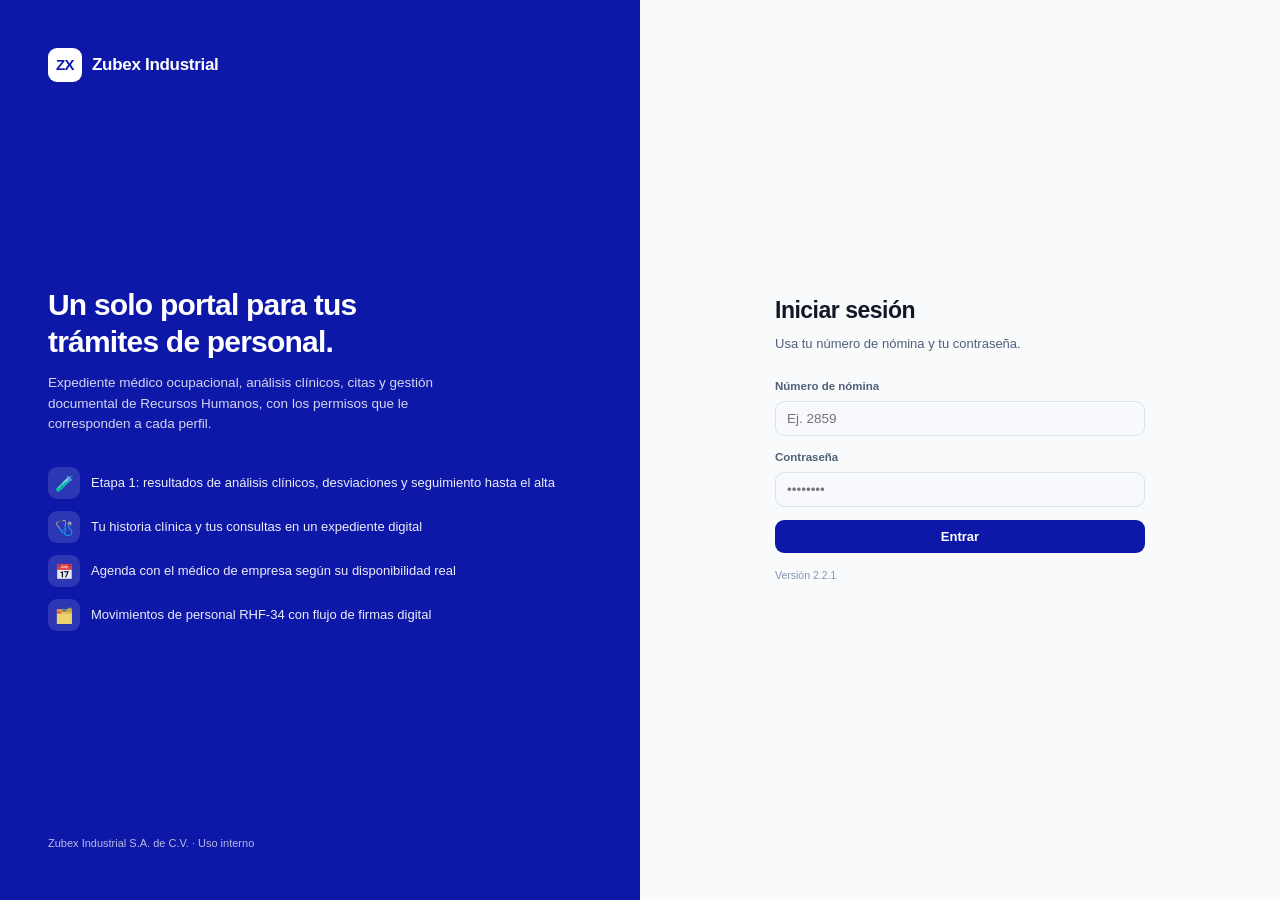
==== index.html @ ed7c0bb7 "Add files via upload" ====
<!DOCTYPE html>
<html lang="es">
<head>
<meta charset="UTF-8">
<meta name="viewport" content="width=device-width,initial-scale=1">
<meta http-equiv="Content-Security-Policy"
      content="default-src 'self'; script-src 'self'; style-src 'self' 'unsafe-inline' https://fonts.googleapis.com; font-src 'self' https://fonts.gstatic.com; img-src 'self' data:; connect-src 'self' https://wqecddqbijyiqwsvlubl.supabase.co wss://wqecddqbijyiqwsvlubl.supabase.co; form-action 'none'; base-uri 'none'; object-src 'none'">
<meta http-equiv="Cache-Control" content="no-store">
<meta name="referrer" content="same-origin">
<meta name="robots" content="noindex,nofollow">
<title>Portal Zubex</title>
<link rel="stylesheet" href="assets/app.css?v=2.2.1">
</head>
<body>
<div id="root"></div>
<script src="assets/supabase.min.js?v=2.2.1"></script>
<script src="assets/config.js?v=2.2.1"></script>
<script src="assets/catalogos.js?v=2.2.1"></script>
<script src="assets/api.js?v=2.2.1"></script>
<script src="assets/app.js?v=2.2.1"></script>
<script src="assets/page-index.js?v=2.2.1"></script>
</body>
</html>
---- assets/app.css ----
/* ============================================================
   Portal Zubex — Sistema de diseño
   Manual de Estandarización de Reportes IA — Zubex Industrial
   Azul primario #0D18A8 · Azul acento #227EF6
   ============================================================ */

:root{
  /* Marca */
  --zx:#0D18A8;          /* Azul Zubex primario */
  --zx-ac:#227EF6;       /* Azul Zubex brillante (acento) */
  --zx-ac-h:#1b68ce;
  --zx-soft:#e8eefc;
  --zx-soft2:#dbeafe;

  /* Superficies */
  --bg:#f8fafc;--c:#ffffff;--c1:#f7f9fc;--c2:#eef2f8;
  --tx:#101828;--tx2:#516079;--tx3:#8494ad;
  --bd:#dce4ef;--bd2:#c3d0e6;

  /* Semántica (verde = mejora, rojo = deterioro) */
  --gn:#166534;--gns:#e7f4ec;--gnt:#166534;
  --dn:#991b1b;--dns:#fbeded;--dnt:#991b1b;
  --wn:#a16207;--wns:#fdf5e3;--wnt:#854d0e;

  --sh:0 1px 3px rgba(13,24,168,.06),0 6px 20px rgba(16,24,40,.06);
  --sh2:0 10px 40px rgba(16,24,40,.18);
  --r:12px;
  font-family:'Poppins','Segoe UI',-apple-system,BlinkMacSystemFont,sans-serif;
}

[data-theme=dark]{
  --zx:#2c3ce0;--zx-ac:#5b95f8;--zx-ac-h:#4a83e6;
  --zx-soft:#161f3d;--zx-soft2:#1b2749;
  --bg:#0b1020;--c:#131a2e;--c1:#18203a;--c2:#1e2846;
  --tx:#e6ecf8;--tx2:#94a3bd;--tx3:#65748f;
  --bd:#243055;--bd2:#2f3d68;
  --gn:#4ade80;--gns:#0f2a1b;--gnt:#4ade80;
  --dn:#f87171;--dns:#2c1414;--dnt:#f87171;
  --wn:#fbbf24;--wns:#2a2008;--wnt:#fbbf24;
  --sh:0 2px 16px rgba(0,0,0,.45);--sh2:0 8px 32px rgba(0,0,0,.6);
}

*{box-sizing:border-box;margin:0;padding:0}
html,body{height:100%}
body{background:var(--bg);color:var(--tx);font-size:14px;line-height:1.55;
     font-family:'Poppins','Segoe UI',-apple-system,sans-serif;-webkit-font-smoothing:antialiased}
button{font-family:inherit;cursor:pointer;border:none;outline:none}
a{color:var(--zx-ac);text-decoration:none}
input,textarea,select{font-family:inherit;font-size:13.5px;background:var(--c1);color:var(--tx);
  border:1px solid var(--bd);border-radius:9px;padding:9px 11px;width:100%;transition:.15s;outline:none}
input:focus,textarea:focus,select:focus{border-color:var(--zx-ac);box-shadow:0 0 0 3px var(--zx-soft)}
input:disabled,select:disabled,textarea:disabled{opacity:.6;cursor:not-allowed}
textarea{resize:vertical;min-height:70px}
.hidden{display:none!important}

/* ---------- Marca / logo ---------- */
.zx-logo{display:inline-flex;align-items:center;gap:10px;font-weight:700;letter-spacing:-.3px}
.zx-mark{width:34px;height:34px;min-width:34px;border-radius:9px;background:#fff;color:var(--zx);
  display:flex;align-items:center;justify-content:center;font-weight:800;font-size:15px;letter-spacing:-.5px}
.zx-mark.inv{background:var(--zx);color:#fff}

/* ---------- Shell ---------- */
.app{display:flex;flex-direction:column;height:100vh;overflow:hidden}
.topbar{display:flex;align-items:center;justify-content:space-between;gap:14px;padding:0 18px;height:56px;
  background:var(--zx);color:#fff;flex-shrink:0;z-index:30}
.tb-title{font-size:12.5px;opacity:.85;font-weight:400;white-space:nowrap;overflow:hidden;text-overflow:ellipsis}
.tb-right{display:flex;align-items:center;gap:12px}
.tb-user{display:flex;flex-direction:column;line-height:1.25;text-align:right}
.tb-user b{font-size:12.5px;font-weight:600}
.tb-user span{font-size:10.5px;opacity:.8;max-width:min(46vw,440px);overflow:hidden;text-overflow:ellipsis;white-space:nowrap}
.tb-avatar{width:32px;height:32px;border-radius:50%;background:rgba(255,255,255,.18);display:flex;
  align-items:center;justify-content:center;font-weight:700;font-size:12px}
.theme-btn{width:40px;height:22px;border-radius:12px;background:rgba(255,255,255,.25);position:relative;border:none}
.theme-btn::after{content:"";position:absolute;top:2px;left:2px;width:18px;height:18px;border-radius:50%;
  background:#fff;transition:.2s}
[data-theme=dark] .theme-btn::after{transform:translateX(18px)}
.btn-logout{background:rgba(255,255,255,.12);color:#fff;font-size:12.5px;padding:7px 12px;border-radius:8px}
.btn-logout:hover{background:rgba(255,255,255,.24)}

.layout{display:flex;flex:1;overflow:hidden}
.sidebar{width:224px;background:var(--c);border-right:1px solid var(--bd);display:flex;flex-direction:column;
  flex-shrink:0;transition:width .17s ease;overflow:hidden}
.sidebar.col{width:56px}
.sb-top{padding:8px;display:flex;justify-content:flex-end;border-bottom:1px solid var(--bd)}
.sidebar.col .sb-top{justify-content:center}
.sb-toggle{background:transparent;border:1px solid var(--bd);color:var(--tx2);border-radius:8px;padding:5px 9px;font-size:14px;line-height:1}
.sb-toggle:hover{background:var(--c2);color:var(--tx)}
.sb-nav{flex:1;padding:10px 8px;overflow-y:auto;display:flex;flex-direction:column;gap:2px}
.sb-sec{font-size:10px;text-transform:uppercase;letter-spacing:.8px;color:var(--tx3);font-weight:700;padding:12px 10px 4px;white-space:nowrap}
.sidebar.col .sb-sec{visibility:hidden;height:18px;padding:6px}
.sb-item{display:flex;align-items:center;gap:10px;padding:9px 10px;border-radius:9px;font-size:13px;
  color:var(--tx2);cursor:pointer;white-space:nowrap;overflow:hidden;background:none;width:100%;text-align:left}
.sb-item:hover{background:var(--c2);color:var(--tx)}
.sb-item.on{background:var(--zx-soft);color:var(--zx);font-weight:600}
[data-theme=dark] .sb-item.on{color:var(--zx-ac)}
.sb-ico{width:20px;text-align:center;flex-shrink:0;font-size:15px}
/* Vistas del módulo activo: desplegadas justo debajo de él (acordeón) */
.sb-sub{display:flex;flex-direction:column;gap:1px;margin:2px 0 6px 18px;padding-left:8px;border-left:2px solid var(--bd)}
.sb-subitem{padding:7px 10px;font-size:12.5px;width:100%;text-align:left}
.sb-sub .sb-subitem.on{background:var(--c2);color:var(--zx);font-weight:600}
[data-theme=dark] .sb-sub .sb-subitem.on{color:var(--zx-ac)}
.sidebar.col .sb-sub{margin-left:0;padding-left:0;border-left:none}
.sidebar.col .sb-item span:not(.sb-ico){display:none}
.sb-badge{margin-left:auto;background:var(--dn);color:#fff;border-radius:10px;font-size:10px;padding:1px 6px;font-weight:700}
.sidebar.col .sb-badge{display:none}
.sb-foot{padding:10px;border-top:1px solid var(--bd);font-size:10.5px;color:var(--tx3);white-space:nowrap}
.sidebar.col .sb-foot{display:none}

.main{flex:1;overflow-y:auto;padding:22px 26px 40px}

/* ---------- Tipografía de página ---------- */
.page-head{display:flex;align-items:flex-start;justify-content:space-between;gap:16px;margin-bottom:18px;flex-wrap:wrap}
h1.page-t{font-size:21px;font-weight:700;letter-spacing:-.4px}
.page-sub{font-size:12.5px;color:var(--tx2);margin-top:2px}
h2.sec-t{font-size:15px;font-weight:700;margin:22px 0 10px;letter-spacing:-.2px}
h3{font-size:13.5px;font-weight:600}

/* ---------- Tarjetas ---------- */
.card{background:var(--c);border:1px solid var(--bd);border-radius:var(--r);box-shadow:var(--sh);padding:18px}
.card+.card{margin-top:14px}
.card-t{font-size:13.5px;font-weight:700;margin-bottom:12px;display:flex;align-items:center;gap:8px;justify-content:space-between}
.grid{display:grid;gap:14px}
.g2{grid-template-columns:repeat(auto-fit,minmax(280px,1fr))}
.g3{grid-template-columns:repeat(auto-fit,minmax(220px,1fr))}
.g4{grid-template-columns:repeat(auto-fit,minmax(180px,1fr))}

/* KPI */
.kpi{background:var(--c);border:1px solid var(--bd);border-radius:var(--r);padding:15px 16px;box-shadow:var(--sh)}
.kpi-l{font-size:10.5px;text-transform:uppercase;letter-spacing:.7px;color:var(--tx3);font-weight:700}
.kpi-v{font-size:27px;font-weight:700;letter-spacing:-1px;margin-top:3px;color:var(--zx)}
[data-theme=dark] .kpi-v{color:var(--zx-ac)}
.kpi-v.gn{color:var(--gnt)}.kpi-v.dn{color:var(--dnt)}.kpi-v.wn{color:var(--wnt)}
.kpi-d{font-size:11.5px;color:var(--tx2);margin-top:2px}

/* Portal (tarjetas de módulo) */
.mod-grid{display:grid;grid-template-columns:repeat(auto-fit,minmax(250px,1fr));gap:16px}
.mod{background:var(--c);border:1px solid var(--bd);border-radius:16px;padding:22px;box-shadow:var(--sh);
  cursor:pointer;transition:.16s;display:flex;flex-direction:column;gap:8px;text-align:left}
.mod:hover{transform:translateY(-2px);box-shadow:var(--sh2);border-color:var(--zx-ac)}
.mod-ico{width:44px;height:44px;border-radius:12px;background:var(--zx-soft);color:var(--zx);display:flex;
  align-items:center;justify-content:center;font-size:21px;margin-bottom:4px}
[data-theme=dark] .mod-ico{color:var(--zx-ac)}
.mod b{font-size:15px}
.mod p{font-size:12.5px;color:var(--tx2)}
.mod-tag{margin-top:6px;font-size:10.5px;font-weight:700;color:var(--zx-ac);text-transform:uppercase;letter-spacing:.6px}

/* ---------- Botones ---------- */
.btn{background:var(--zx);color:#fff;border-radius:9px;padding:9px 16px;font-size:13px;font-weight:600;
  display:inline-flex;align-items:center;gap:7px;transition:.15s;white-space:nowrap}
.btn:hover{background:var(--zx-ac-h)}
.btn.ac{background:var(--zx-ac)}.btn.ac:hover{background:var(--zx-ac-h)}
.btn.gh{background:transparent;color:var(--tx2);border:1px solid var(--bd)}
.btn.gh:hover{background:var(--c2);color:var(--tx)}
.btn.ok{background:var(--gn)}.btn.ok:hover{filter:brightness(1.15)}
.btn.no{background:var(--dn)}.btn.no:hover{filter:brightness(1.15)}
.btn.sm{padding:6px 11px;font-size:12px}
.btn:disabled{opacity:.5;cursor:not-allowed}
.btn-row{display:flex;gap:9px;flex-wrap:wrap}

/* ---------- Formularios ---------- */
.field{margin-bottom:13px}
.field label{display:block;font-size:11.5px;font-weight:600;color:var(--tx2);margin-bottom:5px}
.field .hint{font-size:11px;color:var(--tx3);margin-top:4px}
.frow{display:grid;gap:13px;grid-template-columns:repeat(auto-fit,minmax(190px,1fr))}
.chk{display:flex;align-items:flex-start;gap:8px;font-size:12.5px;color:var(--tx);cursor:pointer;padding:5px 0}
.chk input{width:16px;height:16px;min-width:16px;margin-top:1px;accent-color:var(--zx-ac)}
fieldset{border:1px solid var(--bd);border-radius:10px;padding:14px;margin-bottom:14px}
legend{font-size:11px;font-weight:700;text-transform:uppercase;letter-spacing:.7px;color:var(--zx);padding:0 6px}
[data-theme=dark] legend{color:var(--zx-ac)}

/* ---------- Tablas ---------- */
.tbl-wrap{overflow-x:auto;border:1px solid var(--bd);border-radius:10px;background:var(--c)}
table{width:100%;border-collapse:collapse;font-size:12.5px}
th{background:var(--c2);color:var(--tx2);font-weight:700;font-size:10.5px;text-transform:uppercase;
  letter-spacing:.6px;padding:10px;text-align:left;white-space:nowrap;position:sticky;top:0}
td{padding:10px;border-top:1px solid var(--bd);vertical-align:middle}
tbody tr:hover{background:var(--c1)}
.empty{padding:34px;text-align:center;color:var(--tx3);font-size:12.5px}

/* Chips / badges */
.chip{display:inline-flex;align-items:center;gap:5px;font-size:10.5px;font-weight:700;padding:3px 9px;
  border-radius:20px;text-transform:uppercase;letter-spacing:.4px;white-space:nowrap}
.chip.ok{background:var(--gns);color:var(--gnt)}
.chip.no{background:var(--dns);color:var(--dnt)}
.chip.wa{background:var(--wns);color:var(--wnt)}
.chip.in{background:var(--zx-soft);color:var(--zx)}
[data-theme=dark] .chip.in{color:var(--zx-ac)}
.chip.nt{background:var(--c2);color:var(--tx2)}

/* Filtros */
.filters{display:flex;gap:9px;flex-wrap:wrap;align-items:flex-end;margin-bottom:14px}
.filters .field{margin:0;min-width:145px}
.tabs{display:flex;gap:5px;background:var(--c2);padding:4px;border-radius:10px;flex-wrap:wrap}
.tab{background:transparent;color:var(--tx2);padding:7px 13px;border-radius:7px;font-size:12.5px;font-weight:600}
.tab.on{background:var(--c);color:var(--zx);box-shadow:var(--sh)}
[data-theme=dark] .tab.on{color:var(--zx-ac)}

/* ---------- Modal ---------- */
.ovl{position:fixed;inset:0;background:rgba(8,14,32,.55);backdrop-filter:blur(2px);display:flex;
  align-items:center;justify-content:center;z-index:100;padding:18px}
.modal{background:var(--c);border-radius:16px;box-shadow:var(--sh2);width:100%;max-width:560px;
  max-height:90vh;display:flex;flex-direction:column;overflow:hidden}
.modal.lg{max-width:900px}
.mo-head{padding:16px 20px;border-bottom:1px solid var(--bd);display:flex;align-items:center;justify-content:space-between;gap:12px}
.mo-head b{font-size:15px}
.mo-x{background:transparent;color:var(--tx3);font-size:19px;line-height:1;padding:4px 8px;border-radius:7px}
.mo-x:hover{background:var(--c2);color:var(--tx)}
.mo-body{padding:20px;overflow-y:auto}
.mo-foot{padding:14px 20px;border-top:1px solid var(--bd);display:flex;justify-content:flex-end;gap:9px;flex-wrap:wrap}

/* ---------- Toast ---------- */
.toasts{position:fixed;bottom:20px;right:20px;display:flex;flex-direction:column;gap:9px;z-index:200}
.toast{background:var(--c);border:1px solid var(--bd);border-left:4px solid var(--zx-ac);border-radius:10px;
  padding:12px 16px;box-shadow:var(--sh2);font-size:13px;max-width:340px;animation:tin .22s ease}
.toast.ok{border-left-color:var(--gn)}.toast.no{border-left-color:var(--dn)}.toast.wa{border-left-color:var(--wn)}
@keyframes tin{from{opacity:0;transform:translateX(30px)}to{opacity:1;transform:none}}

/* ---------- Calendario ---------- */
.cal{background:var(--c1);border:1px solid var(--bd);border-radius:12px;padding:12px}
.cal-h{display:flex;align-items:center;justify-content:space-between;margin-bottom:9px}
.cal-h b{font-size:13px;text-transform:capitalize}
.cal-nav{background:var(--c);border:1px solid var(--bd);color:var(--tx2);border-radius:7px;padding:4px 9px;font-size:13px}
.cal-nav:hover{background:var(--c2)}
.cal-g{display:grid;grid-template-columns:repeat(7,1fr);gap:3px}
.cal-dow{text-align:center;font-size:10px;font-weight:700;color:var(--tx3);padding:4px 0;text-transform:uppercase}
.cal-d{aspect-ratio:1;display:flex;align-items:center;justify-content:center;border-radius:8px;font-size:12px;
  cursor:pointer;border:1px solid transparent;background:var(--c)}
.cal-d:hover{border-color:var(--zx-ac)}
.cal-d.out{color:var(--tx3);opacity:.45;cursor:default;background:transparent}
.cal-d.sel{background:var(--zx);color:#fff;font-weight:700}
.cal-d.rng{background:var(--zx-soft);color:var(--zx)}
.cal-d.hoy{border-color:var(--zx-ac);font-weight:700}
.cal-d.off{opacity:.35;cursor:not-allowed;text-decoration:line-through}

/* Rejilla semanal de vacaciones */
[data-theme=dark] 
/* Slots de citas */

/* Timeline de firmas */
.flow{display:flex;flex-direction:column;gap:0}
.flow-i{display:flex;gap:12px;padding-bottom:16px;position:relative}
.flow-i:not(:last-child)::before{content:"";position:absolute;left:13px;top:28px;bottom:0;width:2px;background:var(--bd)}
.flow-i.done:not(:last-child)::before{background:var(--gn)}
.flow-dot{width:28px;height:28px;min-width:28px;border-radius:50%;background:var(--c2);color:var(--tx3);
  display:flex;align-items:center;justify-content:center;font-size:12px;font-weight:700;border:2px solid var(--bd);z-index:1}
.flow-i.done .flow-dot{background:var(--gns);color:var(--gnt);border-color:var(--gn)}
.flow-i.now .flow-dot{background:var(--zx-soft);color:var(--zx);border-color:var(--zx-ac)}
.flow-i.rej .flow-dot{background:var(--dns);color:var(--dnt);border-color:var(--dn)}
.flow-tx b{font-size:13px;display:block}
.flow-tx span{font-size:11.5px;color:var(--tx2)}

/* ---------- Login ---------- */
.login{min-height:100vh;display:grid;grid-template-columns:1fr 1fr}
.login-art{background:var(--zx);color:#fff;padding:48px;display:flex;flex-direction:column;justify-content:space-between}
.login-art h2{font-size:30px;font-weight:700;letter-spacing:-.8px;line-height:1.25;max-width:400px}
.login-art p{font-size:13.5px;opacity:.82;max-width:400px;margin-top:12px}
.login-feat{display:flex;flex-direction:column;gap:12px;margin-top:32px}
.login-feat div{display:flex;gap:11px;align-items:center;font-size:13px;opacity:.92}
.login-feat i{width:32px;height:32px;border-radius:9px;background:rgba(255,255,255,.15);display:flex;
  align-items:center;justify-content:center;font-style:normal;font-size:15px}
.login-form{display:flex;align-items:center;justify-content:center;padding:40px 24px;background:var(--bg)}
.login-box{width:100%;max-width:370px}
.login-box h1{font-size:23px;font-weight:700;letter-spacing:-.5px}
.login-box>p{font-size:13px;color:var(--tx2);margin:5px 0 24px}
.login-err{background:var(--dns);color:var(--dnt);border-radius:9px;padding:10px 13px;font-size:12.5px;margin-bottom:13px}

/* ---------- Nota metodológica / pie ---------- */
.nota{background:var(--zx-soft2);border:1px solid var(--bd);border-radius:10px;padding:13px 15px;
  font-size:11.5px;color:var(--tx2);line-height:1.6;margin-top:18px}
[data-theme=dark] .nota{background:var(--zx-soft)}
.nota b{color:var(--tx);font-size:11.5px}
.pie{margin-top:14px;padding:12px 0;font-size:11px;color:var(--tx3);text-align:center;border-top:1px solid var(--bd)}

/* Aviso de privacidad */
.priv{display:flex;gap:10px;background:var(--wns);border:1px solid var(--wn);border-radius:10px;
  padding:12px 14px;font-size:11.5px;color:var(--wnt);line-height:1.55;margin-bottom:16px}

/* Responsive */
@media(max-width:900px){
  .login{grid-template-columns:1fr}
  .login-art{display:none}
  .sidebar{position:fixed;left:0;top:56px;bottom:0;z-index:40;box-shadow:var(--sh2)}
  .sidebar.col{width:0;border:none}
  .main{padding:16px}
  .tb-user{display:none}
}
@media print{
  .sidebar,.topbar,.btn,.no-print{display:none!important}
  .main{overflow:visible;padding:0}
  .card{box-shadow:none;break-inside:avoid}
}

/* ---- Jefes y equipos (Administración) ---- */
.eq-grid{display:grid;grid-template-columns:minmax(260px,360px) 1fr;gap:14px;align-items:start}
.eq-list{display:flex;flex-direction:column;gap:4px;max-height:560px;overflow-y:auto}
.eq-row{padding:9px 11px;border:1px solid var(--bd);border-radius:9px;cursor:pointer;background:var(--c)}
.eq-row:hover{background:var(--c2)}
.eq-row.on{border-color:var(--zx);background:var(--zx-soft)}
.eq-row b{font-size:12.5px}
.eq-sub{font-size:11.5px;color:var(--tx2);margin-top:2px}
@media(max-width:900px){.eq-grid{grid-template-columns:1fr}}


/* ============================================================
   Versión 2.2.0
   ============================================================ */

/* ---- Barra superior: accesos rápidos ---- */
.tb-nav{display:flex;align-items:center;gap:4px;margin:0 auto 0 8px}
.tb-op{display:flex;align-items:center;gap:6px;color:#fff;padding:7px 12px;border-radius:8px;font-size:12.5px;
  font-weight:600;opacity:.92;white-space:nowrap}
.tb-op:hover{background:rgba(255,255,255,.14);opacity:1}
.tb-op.on{background:rgba(255,255,255,.22);opacity:1}
.tb-more{display:none;position:relative;margin:0 auto 0 4px}
.tb-more summary{list-style:none;cursor:pointer;color:#fff;font-size:12.5px;font-weight:600;padding:7px 12px;
  border-radius:8px;background:rgba(255,255,255,.14)}
.tb-more summary::-webkit-details-marker{display:none}
.tb-menu{position:absolute;left:0;top:calc(100% + 8px);min-width:210px;background:var(--c);border:1px solid var(--bd);
  border-radius:10px;box-shadow:var(--sh2);padding:6px;display:flex;flex-direction:column;gap:2px;z-index:60}
.tb-menu .tb-op{color:var(--tx);opacity:1}
.tb-menu .tb-op:hover{background:var(--c2)}
.tb-menu .tb-op.on{background:var(--zx-soft);color:var(--zx)}
@media(max-width:1360px){.tb-nav{display:none}.tb-more{display:block}}

/* ---- Calendarios de selección (formularios): números legibles en modo noche ---- */
[data-theme=dark] .cal-d{color:#fff}
[data-theme=dark] .cal-d.rng{background:#26397a;color:#fff}
[data-theme=dark] .cal-d.sel{color:#fff}

/* ---- Encabezado de saldo en los formularios de solicitud ---- */
.disp-big{font-size:21px;font-weight:600;line-height:1.2;color:var(--tx)}
.disp-big b{font-size:36px;font-weight:700;color:var(--zx);margin:0 4px;letter-spacing:-.5px}
[data-theme=dark] .disp-big b{color:var(--zx-ac)}
.disp-sub{font-size:13px;color:var(--tx2);margin:2px 0 12px}
.fm-nota{font-size:11.5px;color:var(--tx2);margin-top:6px}
.fm-total{font-size:13px;margin:2px 0 10px}
.fm-total b{font-size:15px;color:var(--zx)}
[data-theme=dark] .fm-total b{color:var(--zx-ac)}

/* ---- Tarjetas del inicio que funcionan como enlace ---- */
a.kpi-link{display:block;color:inherit;text-decoration:none;transition:border-color .15s,box-shadow .15s,transform .15s}
a.kpi-link:hover{border-color:var(--zx-ac);box-shadow:var(--sh2);transform:translateY(-1px)}
a.kpi-link .kpi-d::after{content:" →";opacity:.6}
.home-id{font-size:12.5px;color:var(--tx2);margin-top:3px}

/* ---- Popup de detalles de una solicitud ---- */
.det-grid{display:grid;grid-template-columns:1fr 1fr;gap:12px 22px}
.det-w{grid-column:1/-1}
.det-k{font-size:10.5px;color:var(--tx3);text-transform:uppercase;letter-spacing:.5px;font-weight:700}
.det-v{font-size:13.5px;font-weight:600;margin-top:2px;word-break:break-word}
.det-v.suave{font-weight:400;color:var(--tx2)}
.det-nota{font-size:11.5px;color:var(--tx3);font-weight:400;margin-top:2px}
@media(max-width:560px){.det-grid{grid-template-columns:1fr}}

/* ---- Filtros de periodo junto a los títulos de sección ---- */
.sec-row{display:flex;align-items:flex-end;justify-content:space-between;gap:14px;flex-wrap:wrap;margin:22px 0 10px}
.sec-row h2.sec-t{margin:0}
.sec-row .field{min-width:210px}
.chip.sm{font-size:10px;padding:2px 7px;margin-left:6px;vertical-align:middle}

/* ---- Calendario ---- */
.cal-head{display:flex;align-items:center;gap:16px;flex-wrap:wrap}
.cal-head .field{margin:0;min-width:230px}
.cal-bar{display:flex;align-items:center;justify-content:space-between;gap:12px;flex-wrap:wrap;margin:14px 0 12px}
.cw-wrap{overflow-x:auto;border:1px solid var(--bd);border-radius:12px;background:var(--c)}
.cw{display:grid;grid-template-columns:max-content repeat(7,minmax(46px,1fr));min-width:max-content;width:100%}
.cw-h{background:var(--c2);font-weight:700;font-size:10.5px;text-transform:uppercase;letter-spacing:.5px;
  padding:8px 6px;text-align:center;line-height:1.35}
.cw-h.nm{text-align:left;padding-left:14px}
.cw-h.we{background:var(--zx-soft2)}
[data-theme=dark] .cw-h.we{background:var(--zx-soft)}
.cw-h.hoy{box-shadow:inset 0 -3px 0 var(--zx-ac)}
.cw-n{padding:0 16px 0 14px;display:flex;align-items:center;border-top:1px solid var(--bd);font-weight:600;
  font-size:12.5px;white-space:nowrap;min-height:44px}
.cw-c{border-top:1px solid var(--bd);border-left:1px solid var(--bd);min-height:44px}
.cw-c.we{background:var(--c1)}
.cw-bar{align-self:center;height:22px;margin:0 3px;background:var(--zx-ac);border-radius:6px;z-index:1;
  display:flex;align-items:center;justify-content:space-between;padding:0 6px;color:#fff;font-size:11px;font-weight:700;overflow:hidden}
.cw-bar.ci{border-top-left-radius:0;border-bottom-left-radius:0;margin-left:0}
.cw-bar.cd{border-top-right-radius:0;border-bottom-right-radius:0;margin-right:0}

/* Calendarios dentro de popups: celdas más bajas para que el formulario completo quepa sin desplazarse */
.modal .cal-d{aspect-ratio:auto;height:38px}


/* ---- Vista previa por tipo de usuario (Administración) ---- */
.tb-ver{display:flex;align-items:center;gap:6px;color:#fff;font-size:11.5px;font-weight:600;white-space:nowrap}
.tb-ver select{min-width:150px;background:rgba(255,255,255,.16);color:#fff;border:1px solid rgba(255,255,255,.35);border-radius:8px;
  padding:6px 8px;font-size:12px;font-weight:600;max-width:190px;cursor:pointer}
.tb-ver select option,.tb-ver select optgroup{color:#111;background:#fff}
@media(max-width:1180px){.tb-ver span{display:none}}
.vista-banner{display:flex;align-items:center;gap:12px;background:#fff4d6;color:#5b3d00;border-bottom:1px solid #f0d58a;
  padding:8px 18px;font-size:12.5px;line-height:1.4;flex-shrink:0}
.vista-banner>div{flex:1}
[data-theme=dark] .vista-banner{background:#3a2e0e;color:#ffe3a1;border-bottom-color:#6b5517}

/* Barra superior: el logo no se parte y el nombre largo se recorta con puntos suspensivos */
.zx-logo{flex-shrink:0;white-space:nowrap}
.tb-user{min-width:0;max-width:280px}
.tb-user b{overflow:hidden;text-overflow:ellipsis;white-space:nowrap}
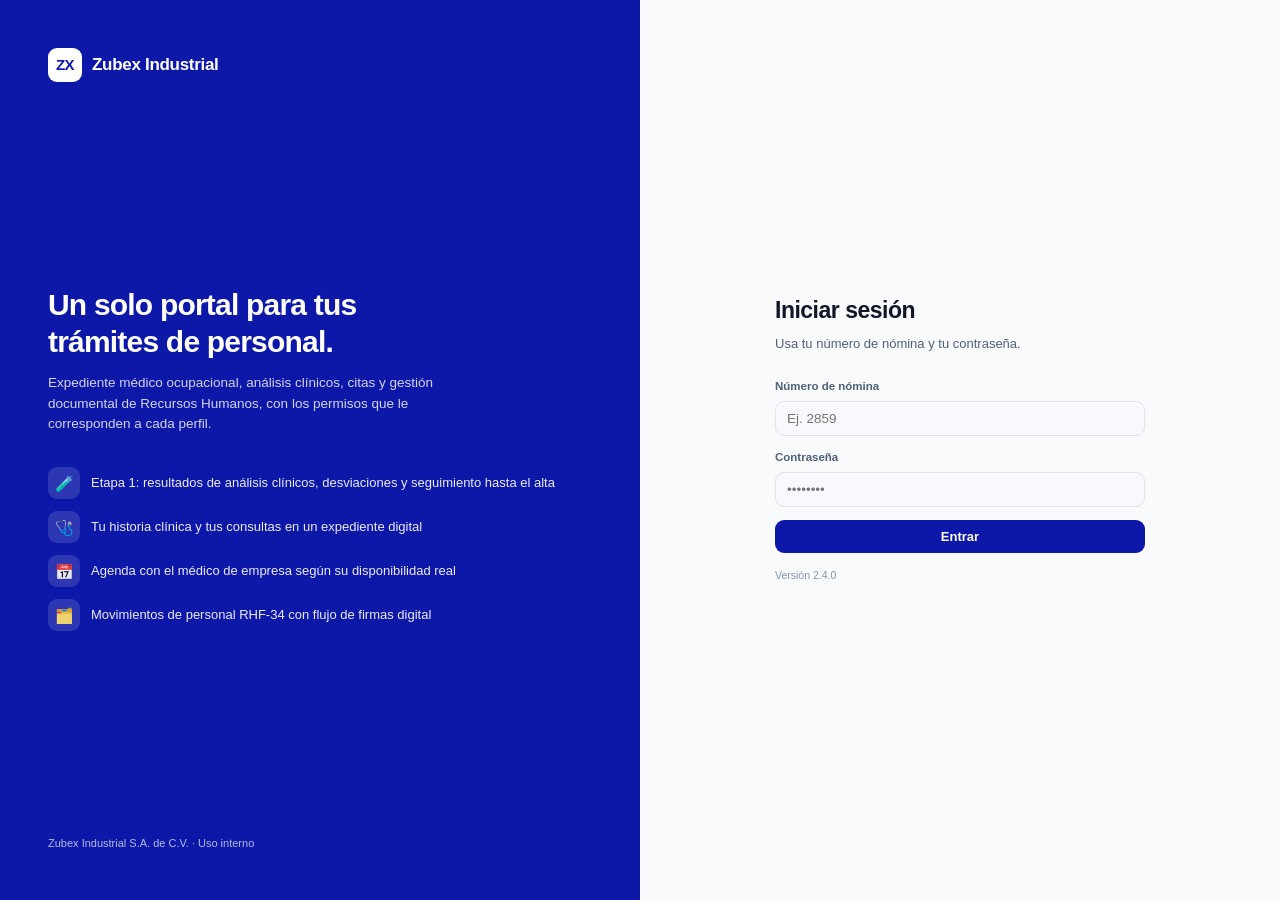
==== commit 023aaed8: "Add files via upload" ====
--- a/index.html
+++ b/index.html
@@ -8,16 +8,17 @@
 <meta http-equiv="Cache-Control" content="no-store">
 <meta name="referrer" content="same-origin">
 <meta name="robots" content="noindex,nofollow">
-<title>Portal Zubex</title>
-<link rel="stylesheet" href="assets/app.css?v=2.2.1">
+<title>Portal RRHH</title>
+<link rel="stylesheet" href="assets/app.css?v=2.4.0">
 </head>
 <body>
 <div id="root"></div>
-<script src="assets/supabase.min.js?v=2.2.1"></script>
-<script src="assets/config.js?v=2.2.1"></script>
-<script src="assets/catalogos.js?v=2.2.1"></script>
-<script src="assets/api.js?v=2.2.1"></script>
-<script src="assets/app.js?v=2.2.1"></script>
-<script src="assets/page-index.js?v=2.2.1"></script>
+<script src="assets/supabase.min.js?v=2.4.0"></script>
+<script src="assets/config.js?v=2.4.0"></script>
+<script src="assets/catalogos.js?v=2.4.0"></script>
+<script src="assets/api.js?v=2.4.0"></script>
+<script src="assets/app.js?v=2.4.0"></script>
+<script src="assets/formularios.js?v=2.4.0"></script>
+<script src="assets/page-index.js?v=2.4.0"></script>
 </body>
 </html>
--- a/assets/app.css
+++ b/assets/app.css
@@ -1,5 +1,5 @@
 /* ============================================================
-   Portal Zubex — Sistema de diseño
+   Portal RRHH — Sistema de diseño
    Manual de Estandarización de Reportes IA — Zubex Industrial
    Azul primario #0D18A8 · Azul acento #227EF6
    ============================================================ */
@@ -398,3 +398,14 @@
 .zx-logo{flex-shrink:0;white-space:nowrap}
 .tb-user{min-width:0;max-width:280px}
 .tb-user b{overflow:hidden;text-overflow:ellipsis;white-space:nowrap}
+
+
+/* ---- Barra superior: los cuatro accesos se ven como botones ---- */
+.tb-nav{gap:8px}
+.tb-op{background:rgba(255,255,255,.12);border:1px solid rgba(255,255,255,.34);font-family:inherit;font-size:12.5px;font-weight:600;
+  cursor:pointer;opacity:1;text-decoration:none;box-shadow:0 1px 0 rgba(0,0,0,.14);transition:background .15s,border-color .15s}
+.tb-op:hover{background:rgba(255,255,255,.26);border-color:rgba(255,255,255,.65)}
+.tb-op:active{transform:translateY(1px);box-shadow:none}
+.tb-op.on{background:#fff;color:var(--zx);border-color:#fff}
+.tb-menu .tb-op{background:transparent;border:1px solid transparent;box-shadow:none;width:100%;text-align:left;color:var(--tx)}
+.tb-menu .tb-op:hover{background:var(--c2);border-color:transparent}
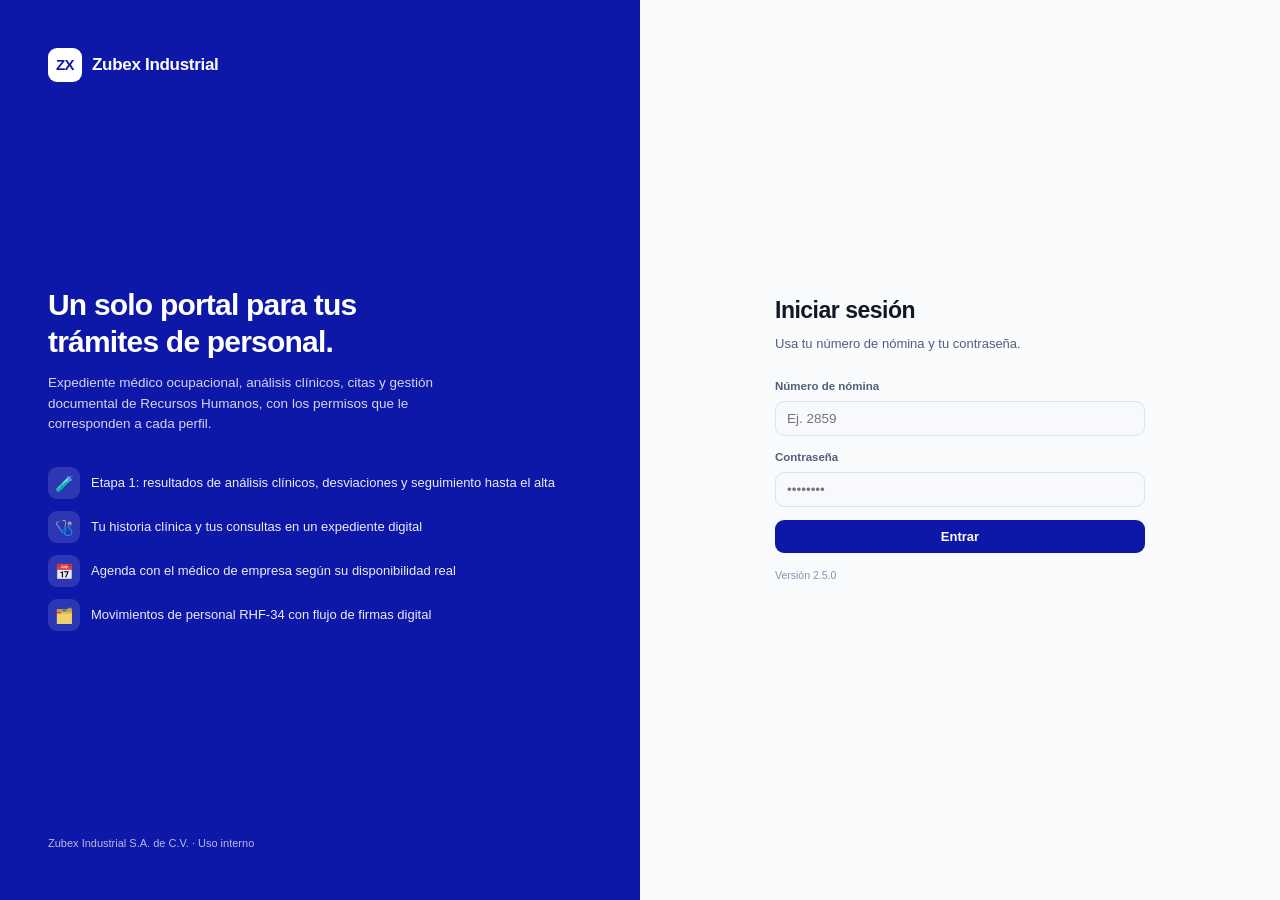
==== commit a8257b31: "Add files via upload" ====
--- a/index.html
+++ b/index.html
@@ -9,16 +9,16 @@
 <meta name="referrer" content="same-origin">
 <meta name="robots" content="noindex,nofollow">
 <title>Portal RRHH</title>
-<link rel="stylesheet" href="assets/app.css?v=2.4.0">
+<link rel="stylesheet" href="assets/app.css?v=2.5.0">
 </head>
 <body>
 <div id="root"></div>
-<script src="assets/supabase.min.js?v=2.4.0"></script>
-<script src="assets/config.js?v=2.4.0"></script>
-<script src="assets/catalogos.js?v=2.4.0"></script>
-<script src="assets/api.js?v=2.4.0"></script>
-<script src="assets/app.js?v=2.4.0"></script>
-<script src="assets/formularios.js?v=2.4.0"></script>
-<script src="assets/page-index.js?v=2.4.0"></script>
+<script src="assets/supabase.min.js?v=2.5.0"></script>
+<script src="assets/config.js?v=2.5.0"></script>
+<script src="assets/catalogos.js?v=2.5.0"></script>
+<script src="assets/api.js?v=2.5.0"></script>
+<script src="assets/app.js?v=2.5.0"></script>
+<script src="assets/formularios.js?v=2.5.0"></script>
+<script src="assets/page-index.js?v=2.5.0"></script>
 </body>
 </html>
--- a/assets/app.css
+++ b/assets/app.css
@@ -409,3 +409,15 @@
 .tb-op.on{background:#fff;color:var(--zx);border-color:#fff}
 .tb-menu .tb-op{background:transparent;border:1px solid transparent;box-shadow:none;width:100%;text-align:left;color:var(--tx)}
 .tb-menu .tb-op:hover{background:var(--c2);border-color:transparent}
+
+
+/* ---- Botón «Volver arriba» ---- */
+.zx-top{position:fixed;right:28px;bottom:84px;width:44px;height:44px;border-radius:50%;border:none;background:var(--zx);color:#fff;
+  font-size:17px;line-height:1;cursor:pointer;box-shadow:var(--sh2);z-index:50;display:flex;align-items:center;justify-content:center;
+  opacity:0;pointer-events:none;transform:translateY(10px);transition:opacity .2s,transform .2s,background .15s}
+.zx-top.on{opacity:1;pointer-events:auto;transform:none}
+.zx-top:hover{background:var(--zx-ac)}
+@media(max-width:700px){.zx-top{right:16px;bottom:76px;width:40px;height:40px}}
+@media print{.zx-top{display:none}}
+/* Nombres largos en el menú lateral (por ejemplo «Atención y Control de Salud») pasan a dos líneas */
+.sb-subitem{white-space:normal;line-height:1.25}
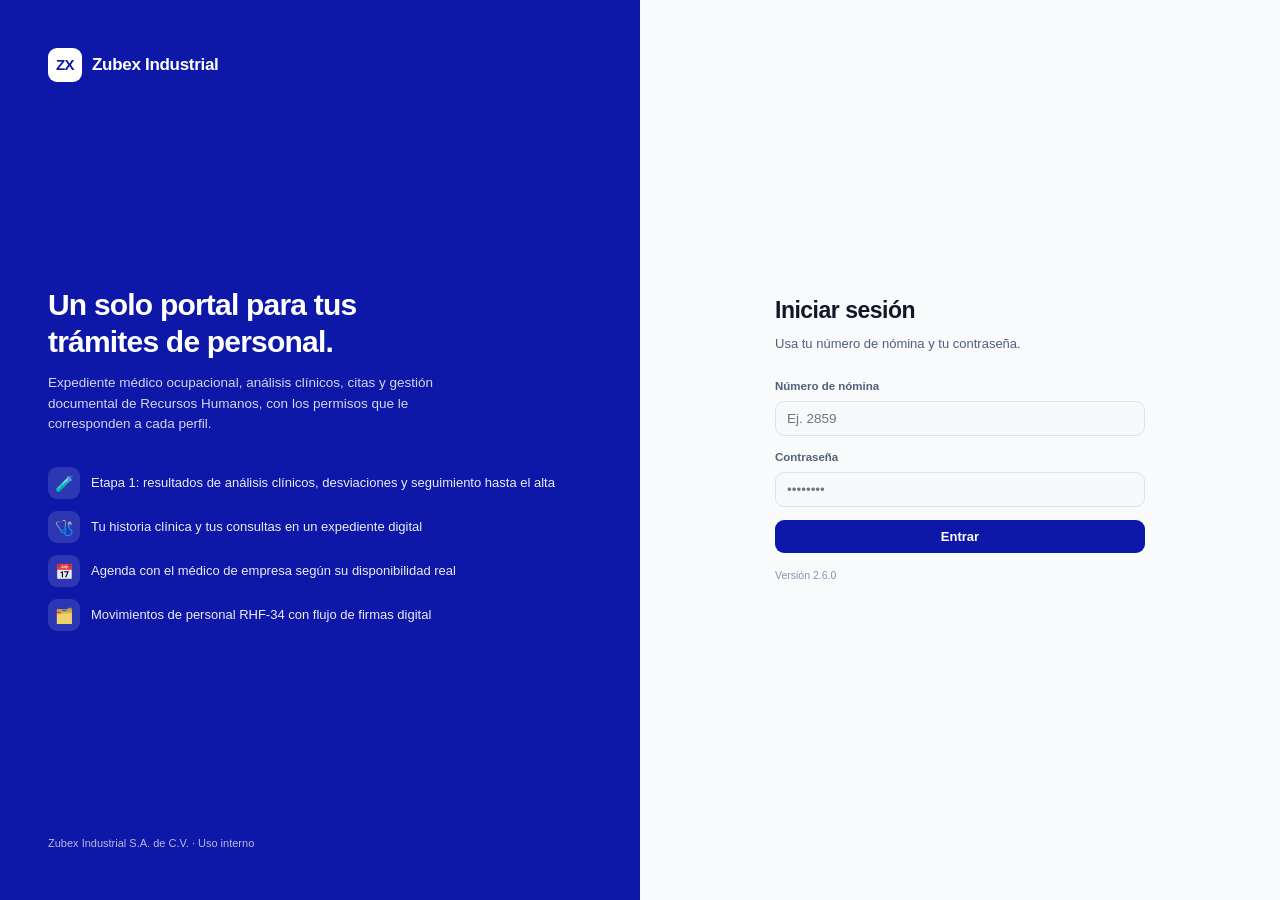
==== commit 4fccd5a5: "Add files via upload" ====
--- a/index.html
+++ b/index.html
@@ -9,16 +9,16 @@
 <meta name="referrer" content="same-origin">
 <meta name="robots" content="noindex,nofollow">
 <title>Portal RRHH</title>
-<link rel="stylesheet" href="assets/app.css?v=2.5.0">
+<link rel="stylesheet" href="assets/app.css?v=2.6.0">
 </head>
 <body>
 <div id="root"></div>
-<script src="assets/supabase.min.js?v=2.5.0"></script>
-<script src="assets/config.js?v=2.5.0"></script>
-<script src="assets/catalogos.js?v=2.5.0"></script>
-<script src="assets/api.js?v=2.5.0"></script>
-<script src="assets/app.js?v=2.5.0"></script>
-<script src="assets/formularios.js?v=2.5.0"></script>
-<script src="assets/page-index.js?v=2.5.0"></script>
+<script src="assets/supabase.min.js?v=2.6.0"></script>
+<script src="assets/config.js?v=2.6.0"></script>
+<script src="assets/catalogos.js?v=2.6.0"></script>
+<script src="assets/api.js?v=2.6.0"></script>
+<script src="assets/app.js?v=2.6.0"></script>
+<script src="assets/formularios.js?v=2.6.0"></script>
+<script src="assets/page-index.js?v=2.6.0"></script>
 </body>
 </html>
--- a/assets/app.css
+++ b/assets/app.css
@@ -383,16 +383,6 @@
 .modal .cal-d{aspect-ratio:auto;height:38px}
 
 
-/* ---- Vista previa por tipo de usuario (Administración) ---- */
-.tb-ver{display:flex;align-items:center;gap:6px;color:#fff;font-size:11.5px;font-weight:600;white-space:nowrap}
-.tb-ver select{min-width:150px;background:rgba(255,255,255,.16);color:#fff;border:1px solid rgba(255,255,255,.35);border-radius:8px;
-  padding:6px 8px;font-size:12px;font-weight:600;max-width:190px;cursor:pointer}
-.tb-ver select option,.tb-ver select optgroup{color:#111;background:#fff}
-@media(max-width:1180px){.tb-ver span{display:none}}
-.vista-banner{display:flex;align-items:center;gap:12px;background:#fff4d6;color:#5b3d00;border-bottom:1px solid #f0d58a;
-  padding:8px 18px;font-size:12.5px;line-height:1.4;flex-shrink:0}
-.vista-banner>div{flex:1}
-[data-theme=dark] .vista-banner{background:#3a2e0e;color:#ffe3a1;border-bottom-color:#6b5517}
 
 /* Barra superior: el logo no se parte y el nombre largo se recorta con puntos suspensivos */
 .zx-logo{flex-shrink:0;white-space:nowrap}
@@ -421,3 +411,58 @@
 @media print{.zx-top{display:none}}
 /* Nombres largos en el menú lateral (por ejemplo «Atención y Control de Salud») pasan a dos líneas */
 .sb-subitem{white-space:normal;line-height:1.25}
+
+/* ---- Grupo «Expediente Clínico y Salud Ocupacional» en el menú ---- */
+.sb-grupo-t{width:100%;text-align:left;background:transparent;border:none;cursor:pointer;font-family:inherit}
+.sb-caret{margin-left:auto;font-size:11px;transition:transform .2s;color:var(--tx3)}
+.sb-grupo.abierto>.sb-grupo-t .sb-caret{transform:rotate(180deg)}
+.sb-grupo-c{display:none;flex-direction:column;gap:2px;margin:2px 0 6px 12px;padding-left:8px;border-left:2px solid var(--zx-soft)}
+.sb-grupo.abierto>.sb-grupo-c{display:flex}
+.sb-grupo.abierto>.sb-grupo-t{color:var(--zx);font-weight:600}
+.sidebar.col .sb-grupo-c{margin-left:0;padding-left:0;border-left:none}
+.sidebar.col .sb-caret{display:none}
+.mod-grupo{cursor:default}
+.mod-sub{display:flex;flex-wrap:wrap;gap:6px;margin-top:10px}
+.mod-sub a{background:var(--zx-soft);color:var(--zx);border-radius:20px;padding:4px 11px;font-size:12px;font-weight:600;text-decoration:none}
+.mod-sub a:hover{background:var(--zx);color:#fff}
+.chk-grupo{font-size:11px;text-transform:uppercase;letter-spacing:.6px;font-weight:700;color:var(--tx3);margin:10px 0 2px}
+.chk-sub{margin-left:14px}
+
+/* ---- Botón de menú (celular), barra superior y contenido que se ajustan al ancho de la pantalla ---- */
+.tb-menu-btn{display:none;width:38px;height:36px;border-radius:8px;border:1px solid rgba(255,255,255,.34);background:rgba(255,255,255,.12);color:#fff;
+  font-size:18px;line-height:1;cursor:pointer;align-items:center;justify-content:center;flex:none;font-family:inherit}
+.tb-nav.tb-solo{display:flex!important}
+.sb-fondo{display:none}
+.layout,.main{min-width:0}
+.main{overflow-x:hidden}
+.page-t,.page-sub,.home-id,.kpi-d,.mod p{overflow-wrap:anywhere}
+.card,.kpi,.mod{min-width:0;max-width:100%}
+.tbl-wrap{max-width:100%;overflow-x:auto}
+.page-head{flex-wrap:wrap}
+.btn-row{flex-wrap:wrap}
+@media(max-width:900px){
+  .tb-menu-btn{display:inline-flex}
+  .sb-top{display:none}
+  .sidebar,.sidebar.col{position:fixed;left:0;top:56px;bottom:0;width:272px;max-width:86vw;z-index:45;transform:translateX(-104%);
+    transition:transform .22s ease;border-right:1px solid var(--bd);box-shadow:none}
+  .sidebar.abierto{transform:none;box-shadow:var(--sh2)}
+  .sidebar.col .sb-item span:not(.sb-ico){display:inline}
+  .sidebar.col .sb-sec{visibility:visible;height:auto;padding:12px 10px 4px}
+  .sidebar.col .sb-foot,.sidebar.col .sb-badge{display:block}
+  .sidebar.col .sb-caret{display:inline}
+  .sb-fondo.abierto{display:block;position:fixed;left:0;right:0;top:56px;bottom:0;background:rgba(0,0,0,.45);z-index:44}
+  .topbar{gap:8px;padding:0 10px}
+  .tb-right{gap:8px}
+  .tb-op{padding:6px 10px;font-size:12px}
+  .main{padding:14px}
+}
+@media(max-width:520px){
+  .zx-logo>span:last-child{display:none}
+  .btn-logout{padding:6px 9px;font-size:12px}
+  .tb-more summary{padding:6px 9px}
+}
+
+/* El título largo del grupo del menú baja a dos líneas y su flecha siempre se ve */
+.sb-grupo-t{white-space:normal;line-height:1.25;align-items:center}
+.sb-grupo-t>span:nth-child(2){flex:1;min-width:0;overflow-wrap:anywhere}
+.sb-caret{flex:none}
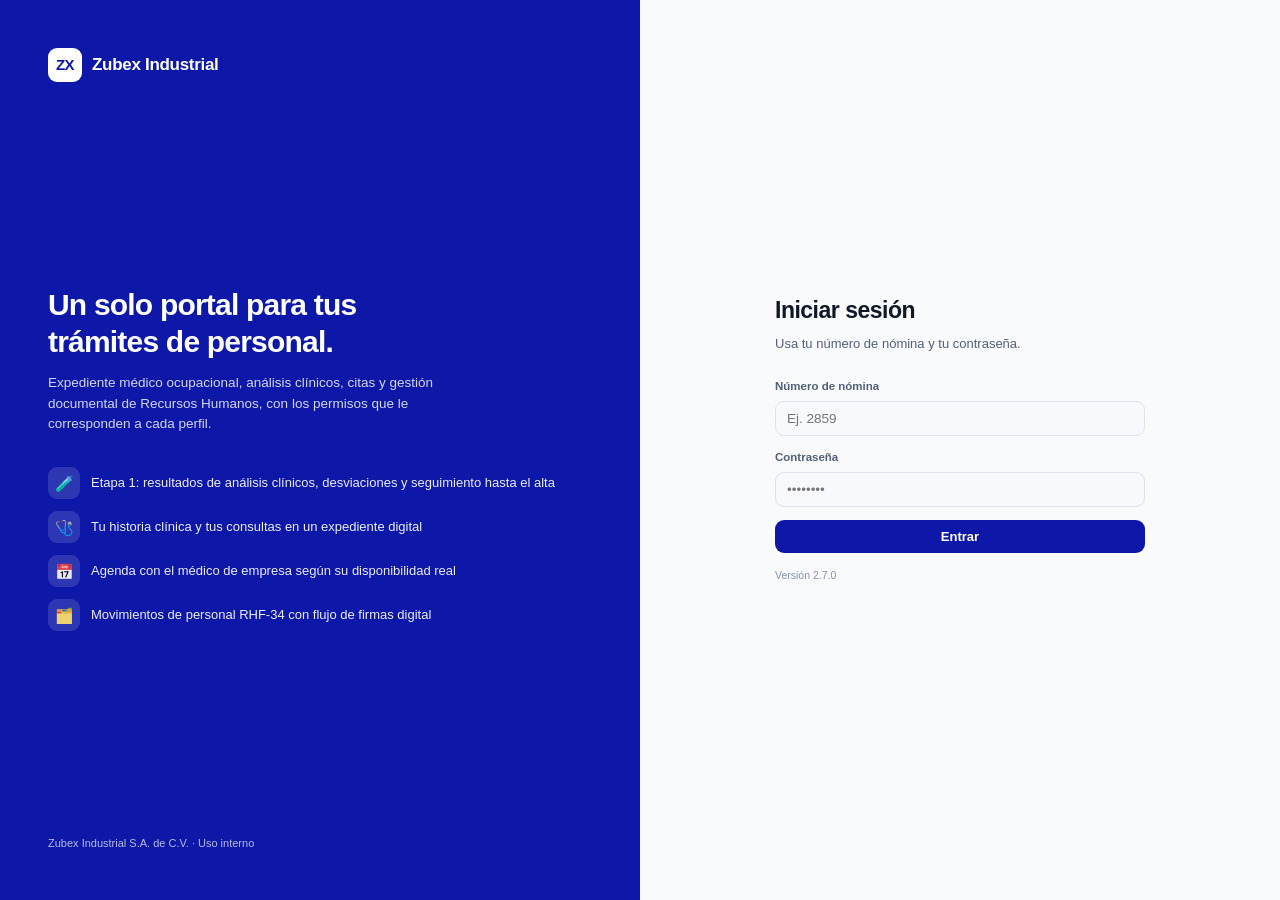
==== commit 19095d1f: "Add files via upload" ====
--- a/index.html
+++ b/index.html
@@ -9,16 +9,16 @@
 <meta name="referrer" content="same-origin">
 <meta name="robots" content="noindex,nofollow">
 <title>Portal RRHH</title>
-<link rel="stylesheet" href="assets/app.css?v=2.6.0">
+<link rel="stylesheet" href="assets/app.css?v=2.7.0">
 </head>
 <body>
 <div id="root"></div>
-<script src="assets/supabase.min.js?v=2.6.0"></script>
-<script src="assets/config.js?v=2.6.0"></script>
-<script src="assets/catalogos.js?v=2.6.0"></script>
-<script src="assets/api.js?v=2.6.0"></script>
-<script src="assets/app.js?v=2.6.0"></script>
-<script src="assets/formularios.js?v=2.6.0"></script>
-<script src="assets/page-index.js?v=2.6.0"></script>
+<script src="assets/supabase.min.js?v=2.7.0"></script>
+<script src="assets/config.js?v=2.7.0"></script>
+<script src="assets/catalogos.js?v=2.7.0"></script>
+<script src="assets/api.js?v=2.7.0"></script>
+<script src="assets/app.js?v=2.7.0"></script>
+<script src="assets/formularios.js?v=2.7.0"></script>
+<script src="assets/page-index.js?v=2.7.0"></script>
 </body>
 </html>
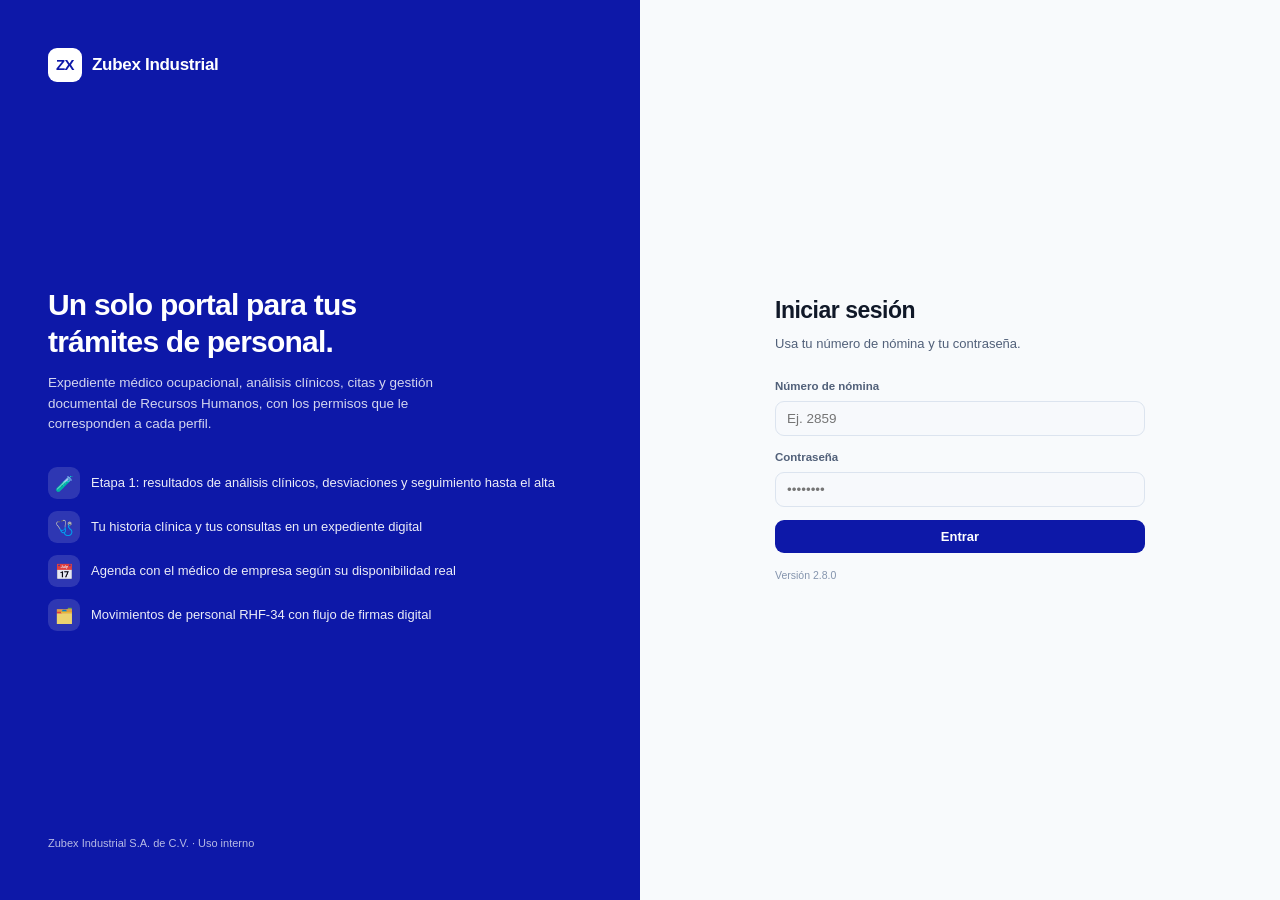
==== commit d305c0f9: "Add files via upload" ====
--- a/index.html
+++ b/index.html
@@ -9,16 +9,16 @@
 <meta name="referrer" content="same-origin">
 <meta name="robots" content="noindex,nofollow">
 <title>Portal RRHH</title>
-<link rel="stylesheet" href="assets/app.css?v=2.7.0">
+<link rel="stylesheet" href="assets/app.css?v=2.8.0">
 </head>
 <body>
 <div id="root"></div>
-<script src="assets/supabase.min.js?v=2.7.0"></script>
-<script src="assets/config.js?v=2.7.0"></script>
-<script src="assets/catalogos.js?v=2.7.0"></script>
-<script src="assets/api.js?v=2.7.0"></script>
-<script src="assets/app.js?v=2.7.0"></script>
-<script src="assets/formularios.js?v=2.7.0"></script>
-<script src="assets/page-index.js?v=2.7.0"></script>
+<script src="assets/supabase.min.js?v=2.8.0"></script>
+<script src="assets/config.js?v=2.8.0"></script>
+<script src="assets/catalogos.js?v=2.8.0"></script>
+<script src="assets/api.js?v=2.8.0"></script>
+<script src="assets/app.js?v=2.8.0"></script>
+<script src="assets/formularios.js?v=2.8.0"></script>
+<script src="assets/page-index.js?v=2.8.0"></script>
 </body>
 </html>
--- a/assets/app.css
+++ b/assets/app.css
@@ -466,3 +466,37 @@
 .sb-grupo-t{white-space:normal;line-height:1.25;align-items:center}
 .sb-grupo-t>span:nth-child(2){flex:1;min-width:0;overflow-wrap:anywhere}
 .sb-caret{flex:none}
+
+
+/* ---- Avatar que abre «Mi cuenta» ---- */
+a.tb-avatar{text-decoration:none;color:inherit;cursor:pointer}
+a.tb-avatar:hover{filter:brightness(1.12)}
+.login-err.info{background:var(--zx-soft);color:var(--zx);border-color:var(--zx)}
+
+/* ---- Cuadro de búsqueda de tablas ---- */
+.buscador{display:flex;align-items:center;gap:8px;margin:0 0 10px;padding:6px 10px;border:1px solid var(--bd);border-radius:10px;background:var(--c1);max-width:520px}
+.buscador:focus-within{border-color:var(--zx);box-shadow:0 0 0 3px var(--zx-soft)}
+.buscador input{flex:1;min-width:0;border:none;outline:none;background:transparent;color:var(--tx);font:inherit;font-size:13px;padding:5px 2px}
+.buscador .bus-x{border:none;background:var(--c2);color:var(--tx2);width:22px;height:22px;border-radius:50%;cursor:pointer;font-size:11px;line-height:1}
+.buscador .bus-n{font-size:11.5px;color:var(--tx3);white-space:nowrap}
+.bus-vacio td{text-align:center;color:var(--tx3);padding:18px}
+@media(max-width:700px){.buscador{max-width:none}.buscador .bus-n{display:none}}
+
+/* ---- Pendientes del médico ---- */
+.pend-grid{display:grid;grid-template-columns:repeat(auto-fill,minmax(210px,1fr));gap:12px;margin-bottom:18px}
+.pend-card{text-align:left;font-family:inherit;border:1px solid var(--bd);background:var(--c1);border-radius:12px;padding:14px 16px;cursor:pointer;display:flex;flex-direction:column;gap:2px}
+.pend-card:hover{border-color:var(--zx)}
+.pend-card.on{border-color:var(--zx);box-shadow:0 0 0 3px var(--zx-soft)}
+.pend-card .pv{font-size:28px;font-weight:700;color:var(--zx);line-height:1.15}
+.pend-card.alto .pv{color:var(--no)}
+.pend-card.medio .pv{color:var(--wa)}
+.pend-card .pl{font-size:12px;color:var(--tx2);font-weight:600}
+.pend-card .pd{font-size:11px;color:var(--tx3)}
+.pend-ok{color:var(--ok)}
+
+/* ---- Documentos: subir, reemplazar, eliminar ---- */
+.drop{border:2px dashed var(--bd);border-radius:12px;padding:18px;text-align:center;background:var(--c1);cursor:pointer;margin-bottom:12px}
+.drop.on{border-color:var(--zx);background:var(--zx-soft)}
+.drop b{display:block;margin-bottom:4px}
+.doc-baja td{opacity:.62}
+.chk-linea{display:flex;align-items:center;gap:8px;font-size:12.5px;margin:0 0 12px}
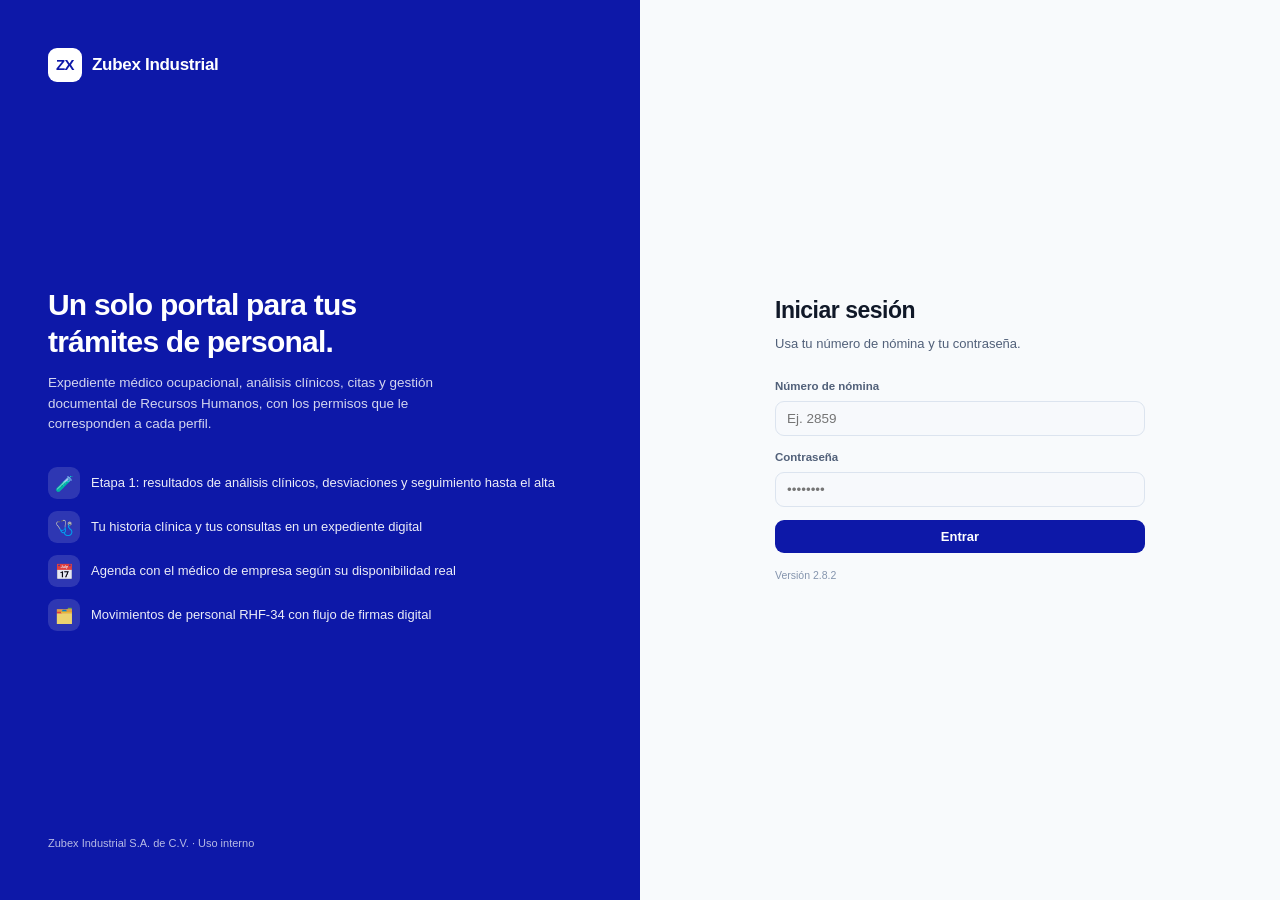
==== commit fceba309: "Add files via upload" ====
--- a/index.html
+++ b/index.html
@@ -9,16 +9,16 @@
 <meta name="referrer" content="same-origin">
 <meta name="robots" content="noindex,nofollow">
 <title>Portal RRHH</title>
-<link rel="stylesheet" href="assets/app.css?v=2.8.0">
+<link rel="stylesheet" href="assets/app.css?v=2.8.2">
 </head>
 <body>
 <div id="root"></div>
-<script src="assets/supabase.min.js?v=2.8.0"></script>
-<script src="assets/config.js?v=2.8.0"></script>
-<script src="assets/catalogos.js?v=2.8.0"></script>
-<script src="assets/api.js?v=2.8.0"></script>
-<script src="assets/app.js?v=2.8.0"></script>
-<script src="assets/formularios.js?v=2.8.0"></script>
-<script src="assets/page-index.js?v=2.8.0"></script>
+<script src="assets/supabase.min.js?v=2.8.2"></script>
+<script src="assets/config.js?v=2.8.2"></script>
+<script src="assets/catalogos.js?v=2.8.2"></script>
+<script src="assets/api.js?v=2.8.2"></script>
+<script src="assets/app.js?v=2.8.2"></script>
+<script src="assets/formularios.js?v=2.8.2"></script>
+<script src="assets/page-index.js?v=2.8.2"></script>
 </body>
 </html>
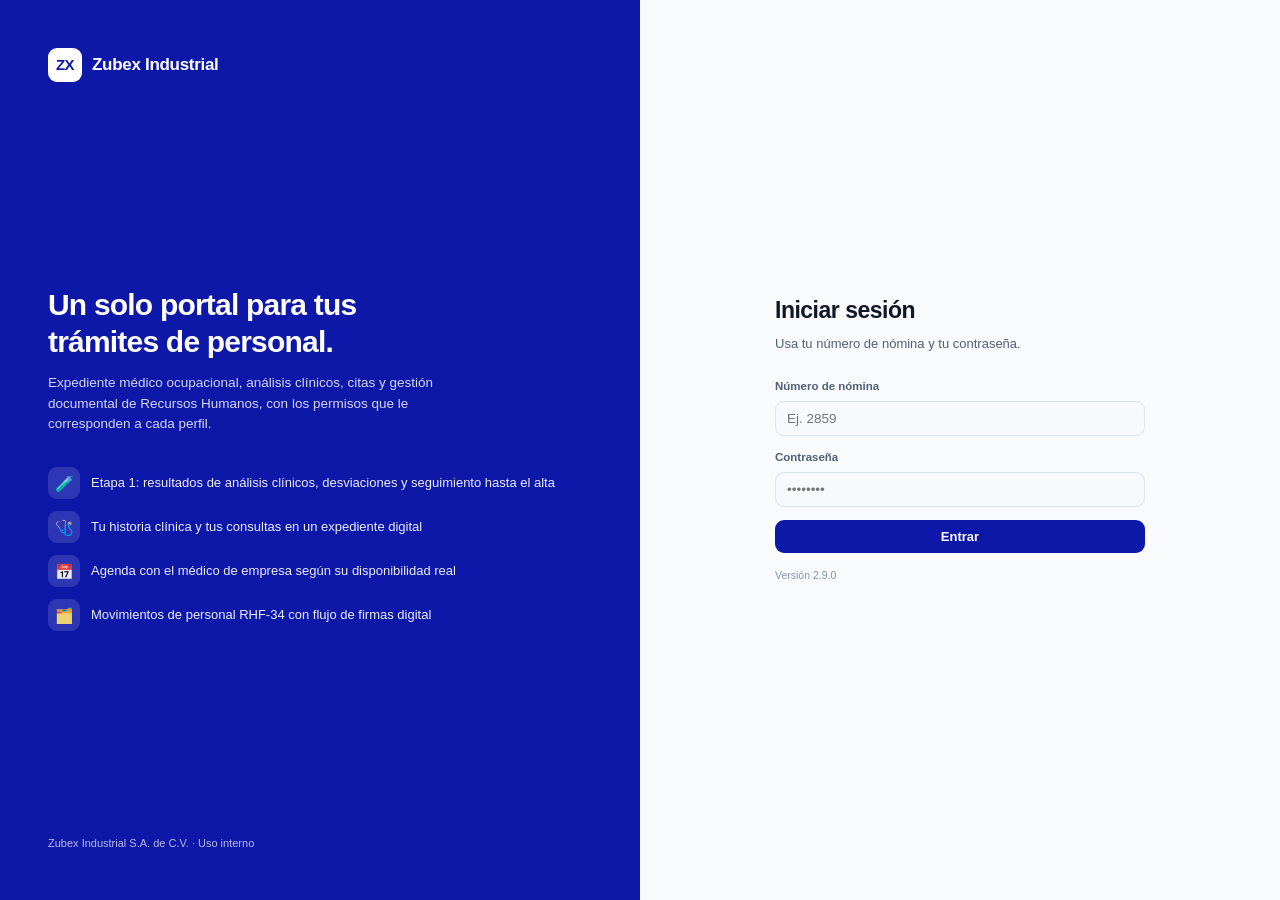
==== commit 80e05773: "Add files via upload" ====
--- a/index.html
+++ b/index.html
@@ -9,16 +9,16 @@
 <meta name="referrer" content="same-origin">
 <meta name="robots" content="noindex,nofollow">
 <title>Portal RRHH</title>
-<link rel="stylesheet" href="assets/app.css?v=2.8.2">
+<link rel="stylesheet" href="assets/app.css?v=2.9.0">
 </head>
 <body>
 <div id="root"></div>
-<script src="assets/supabase.min.js?v=2.8.2"></script>
-<script src="assets/config.js?v=2.8.2"></script>
-<script src="assets/catalogos.js?v=2.8.2"></script>
-<script src="assets/api.js?v=2.8.2"></script>
-<script src="assets/app.js?v=2.8.2"></script>
-<script src="assets/formularios.js?v=2.8.2"></script>
-<script src="assets/page-index.js?v=2.8.2"></script>
+<script src="assets/supabase.min.js?v=2.9.0"></script>
+<script src="assets/config.js?v=2.9.0"></script>
+<script src="assets/catalogos.js?v=2.9.0"></script>
+<script src="assets/api.js?v=2.9.0"></script>
+<script src="assets/app.js?v=2.9.0"></script>
+<script src="assets/formularios.js?v=2.9.0"></script>
+<script src="assets/page-index.js?v=2.9.0"></script>
 </body>
 </html>
